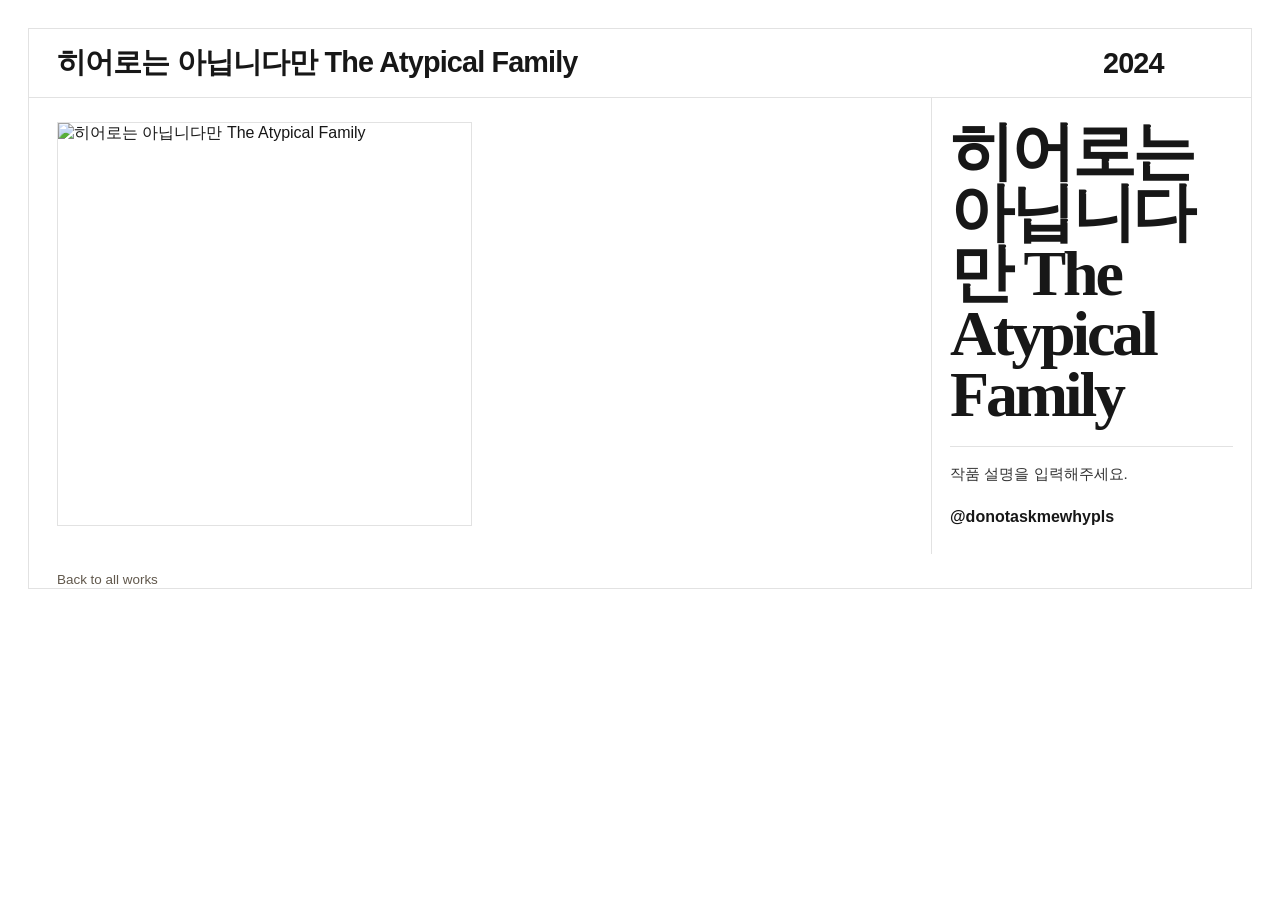
==== works/atypical-family.html @ 439b1377 "first commit" ====
<!DOCTYPE html>
<html lang="ko">
  <head>
    <meta charset="UTF-8" />
    <meta name="viewport" content="width=device-width, initial-scale=1.0" />
    <title>히어로는 아닙니다만 The Atypical Family</title>
    <link rel="stylesheet" href="../styles.css" />
  </head>
  <body class="work-page">
    <main class="work-shell">
      <div class="work-topbar">
        <div>히어로는 아닙니다만 The Atypical Family</div>
        <div>2024</div>
      </div>
      <div class="work-content">
        <section class="work-gallery" aria-label="히어로는 아닙니다만 The Atypical Family 이미지">
          <figure class="work-figure">
            <img src="../images/히어로는 아닙니다만 The Atypical Family (2024).jpg" alt="히어로는 아닙니다만 The Atypical Family" />
          </figure>
        </section>
        <aside class="work-info">
          <h1 class="work-info__title">히어로는 아닙니다만 The Atypical Family</h1>
          <p class="work-info__body">작품 설명을 입력해주세요.</p>
          <a class="work-info__link" href="https://www.instagram.com/donotaskmewhypls?utm_source=ig_web_button_share_sheet&igsh=ZDNlZDc0MzIxNw==" target="_blank" rel="noreferrer">@donotaskmewhypls</a>
        </aside>
      </div>
      <a class="back-link" href="../index.html">Back to all works</a>
    </main>
  </body>
</html>
---- styles.css ----
:root {
  --bg: #ffffff;
  --panel: #ffffff;
  --text: #171717;
  --muted: #61584c;
  --line: rgba(23, 23, 23, 0.12);
  --button: #171717;
  --button-text: #f6f2ea;
}

* {
  box-sizing: border-box;
}

html,
body {
  margin: 0;
  min-height: 100%;
}

body {
  background: var(--bg);
  color: var(--text);
  font-family: "Avenir Next", "Suisse Intl", "Helvetica Neue", sans-serif;
  overflow-x: hidden;
}

.layout {
  display: grid;
  grid-template-columns: minmax(280px, 30vw) minmax(0, 1fr);
  min-height: 100vh;
  transition: transform 340ms cubic-bezier(0.22, 1, 0.36, 1);
}

.sidebar {
  position: sticky;
  top: 0;
  align-self: start;
  height: 100vh;
  padding: 36px 28px;
  border-right: 1px solid var(--line);
  background:
    linear-gradient(180deg, rgba(255, 255, 255, 0.52), rgba(255, 255, 255, 0)),
    var(--panel);
  transform-origin: left center;
  transition:
    transform 340ms cubic-bezier(0.22, 1, 0.36, 1),
    opacity 240ms ease,
    filter 340ms ease;
}

.sidebar__inner {
  display: flex;
  flex-direction: column;
  align-items: flex-start;
  gap: 18px;
  max-width: 320px;
}

.sidebar__eyebrow {
  margin: 0;
  font-size: 0.76rem;
  letter-spacing: 0.2em;
  text-transform: uppercase;
  color: var(--muted);
}

.sidebar__title {
  margin: 0;
  font-family: "Iowan Old Style", "Baskerville", "Times New Roman", serif;
  font-size: clamp(1.6rem, 2.5vw, 2.6rem);
  line-height: 1;
  letter-spacing: -0.04em;
}

.sidebar__description {
  margin: 0;
  max-width: 34ch;
  font-size: 0.6rem;
  line-height: 1.7;
  color: var(--muted);
}

.sidebar__button {
  display: inline-flex;
  align-items: center;
  justify-content: center;
  min-height: 48px;
  padding: 0 18px;
  border-radius: 999px;
  background: var(--button);
  color: var(--button-text);
  font-size: 0.92rem;
  font-weight: 500;
  text-decoration: none;
  transition:
    transform 180ms ease,
    opacity 180ms ease;
}

.sidebar__button:hover {
  transform: translateY(-1px);
  opacity: 0.92;
}

.gallery {
  display: grid;
  grid-template-columns: repeat(2, minmax(0, 1fr));
  gap: 28px;
  padding: 28px;
  overflow: auto;
  transition:
    transform 340ms cubic-bezier(0.22, 1, 0.36, 1),
    opacity 240ms ease;
}

.card {
  display: flex;
  flex-direction: column;
  gap: 14px;
}

.card__link {
  display: block;
  color: inherit;
  text-decoration: none;
}

.card__link:hover .thumbnail {
  transform: translateY(-2px);
  box-shadow:
    0 24px 48px rgba(64, 41, 18, 0.11),
    inset 0 1px 0 rgba(255, 255, 255, 0.65);
}

body.is-transitioning {
  pointer-events: none;
}

body.is-transitioning .sidebar {
  transform: translateX(-120%) scale(0.98);
  opacity: 0;
  filter: blur(8px);
}

body.is-transitioning .gallery {
  transform: translateX(-7vw);
  opacity: 0.18;
}

.thumbnail {
  position: relative;
  overflow: hidden;
  aspect-ratio: 3 / 4;
  border-radius: 28px;
  border: 1px solid rgba(23, 23, 23, 0.08);
  background-color: #fcfbf7;
  transition:
    transform 180ms ease,
    box-shadow 180ms ease;
  box-shadow:
    0 18px 40px rgba(64, 41, 18, 0.08),
    inset 0 1px 0 rgba(255, 255, 255, 0.65);
}

.thumbnail img {
  display: block;
  width: 100%;
  height: 100%;
  object-fit: cover;
}

.card__meta {
  display: flex;
  align-items: baseline;
  justify-content: space-between;
  gap: 12px;
  padding: 0 4px;
}

.card__title,
.card__year {
  margin: 0;
  font-size: 0.78rem;
  letter-spacing: 0.08em;
  text-transform: uppercase;
}

.card__title {
  max-width: 26ch;
}

.card__year {
  color: var(--muted);
  white-space: nowrap;
}

.work-page {
  min-height: 100vh;
  padding: 28px;
}

.work-shell {
  border: 1px solid var(--line);
}

.work-topbar,
.work-subbar {
  display: grid;
  grid-template-columns: minmax(0, 2fr) 120px;
  gap: 20px;
  align-items: center;
  padding: 14px 28px;
  border-bottom: 1px solid var(--line);
}

.work-topbar {
  font-size: 1.8rem;
  font-weight: 700;
  letter-spacing: -0.03em;
}

.work-subbar {
  color: #979797;
  font-size: 0.95rem;
}

.work-content {
  display: grid;
  grid-template-columns: minmax(0, 1fr) 320px;
  gap: 0;
}

.work-gallery {
  display: grid;
  grid-template-columns: repeat(2, minmax(0, 1fr));
  gap: 16px;
  padding: 24px 28px 28px;
}

.work-figure {
  margin: 0;
  border: 1px solid var(--line);
  background: #fff;
}

.work-figure img {
  display: block;
  width: 100%;
  height: 100%;
  object-fit: cover;
}

.work-info {
  display: flex;
  flex-direction: column;
  gap: 20px;
  padding: 24px 18px 28px;
  border-left: 1px solid var(--line);
}

.work-info__title {
  margin: 0;
  font-family: "Iowan Old Style", "Baskerville", "Times New Roman", serif;
  font-size: clamp(2rem, 5vw, 4.4rem);
  line-height: 0.95;
  letter-spacing: -0.05em;
}

.work-info__body {
  margin: 0;
  padding-top: 14px;
  border-top: 1px solid var(--line);
  font-size: 0.96rem;
  line-height: 1.75;
  color: #333;
}

.work-info__link {
  color: inherit;
  font-weight: 600;
  text-decoration: none;
}

.work-info__link:hover {
  text-decoration: underline;
}

.back-link {
  display: inline-flex;
  align-items: center;
  gap: 8px;
  margin: 18px 28px 0;
  color: var(--muted);
  font-size: 0.84rem;
  text-decoration: none;
}

.back-link:hover {
  text-decoration: underline;
}

@media (max-width: 980px) {
  .layout {
    grid-template-columns: 1fr;
  }

  .sidebar {
    position: relative;
    height: auto;
    border-right: 0;
    border-bottom: 1px solid var(--line);
  }

  .gallery {
    grid-template-columns: 1fr;
  }

  .work-content {
    grid-template-columns: 1fr;
  }

  .work-info {
    border-left: 0;
    border-top: 1px solid var(--line);
  }

  body.is-transitioning .sidebar,
  body.is-transitioning .gallery {
    transform: none;
    opacity: 1;
    filter: none;
  }
}

@media (max-width: 640px) {
  .sidebar,
  .gallery {
    padding: 20px;
  }

  .thumbnail {
    border-radius: 22px;
  }

  .card__meta {
    flex-direction: column;
    align-items: flex-start;
    gap: 6px;
  }

  .work-page {
    padding: 16px;
  }

  .work-topbar,
  .work-subbar {
    grid-template-columns: 1fr;
    gap: 8px;
    padding: 14px 16px;
  }

  .work-gallery {
    grid-template-columns: 1fr;
    padding: 16px;
  }

  .work-info {
    padding: 16px;
  }

  .back-link {
    margin: 14px 16px 0;
  }
}

@media (prefers-reduced-motion: reduce) {
  .layout,
  .sidebar,
  .gallery,
  .thumbnail {
    transition: none;
  }
}
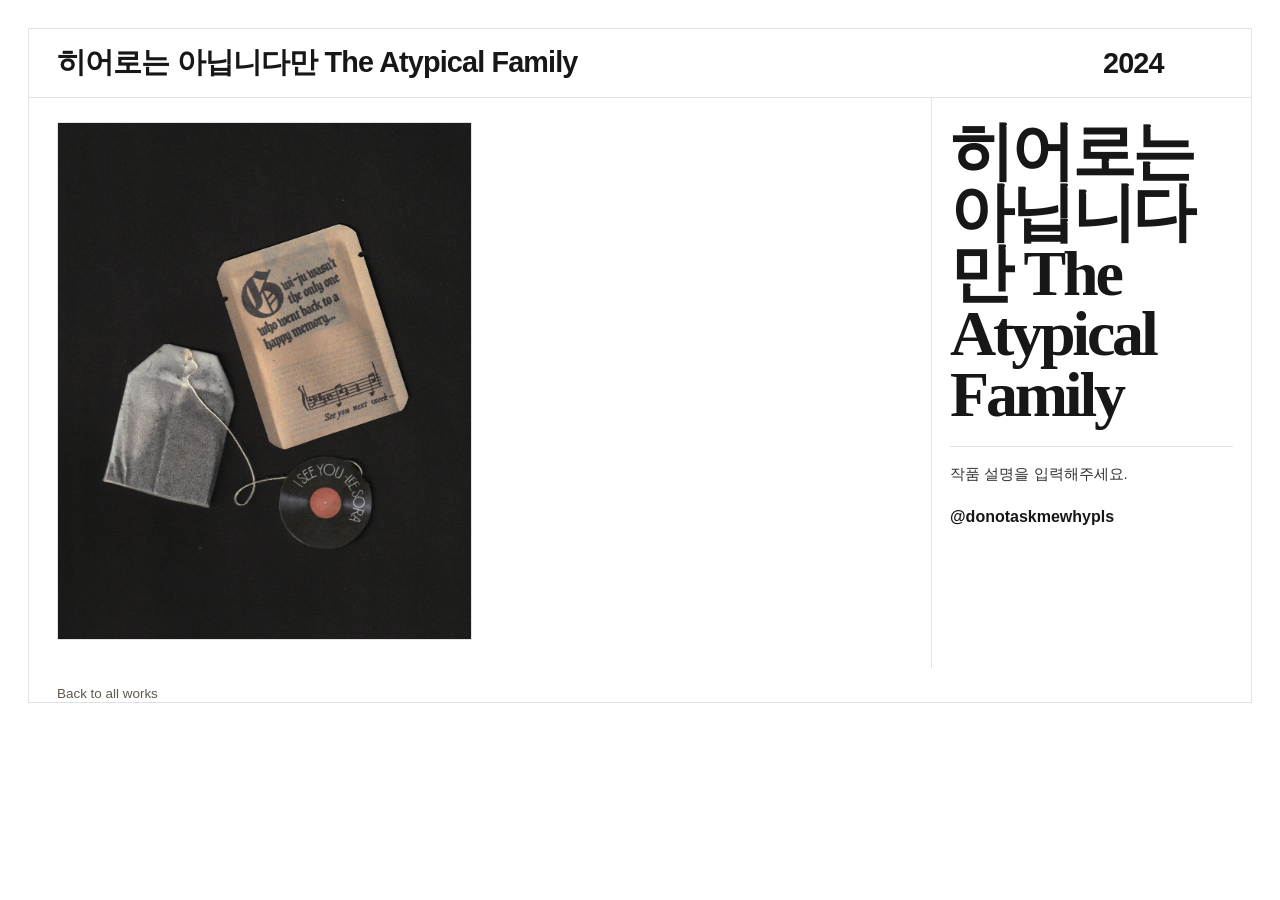
==== commit 6aff3cd9: "mobile commit 2" ====
--- a/works/atypical-family.html
+++ b/works/atypical-family.html
@@ -15,7 +15,7 @@
       <div class="work-content">
         <section class="work-gallery" aria-label="히어로는 아닙니다만 The Atypical Family 이미지">
           <figure class="work-figure">
-            <img src="../images/히어로는 아닙니다만 The Atypical Family (2024).jpg" alt="히어로는 아닙니다만 The Atypical Family" />
+            <img src="../assets/images/atypical-family-cover.jpg" alt="히어로는 아닙니다만 The Atypical Family" />
           </figure>
         </section>
         <aside class="work-info">
--- a/styles.css
+++ b/styles.css
@@ -339,6 +339,14 @@
     padding: 20px;
   }
 
+  .sidebar__title {
+    font-size: clamp(1rem, 2.5vw, 2.6rem);
+  }
+
+  .sidebar__description {
+    max-width: 100ch;
+  }
+
   .thumbnail {
     border-radius: 22px;
   }
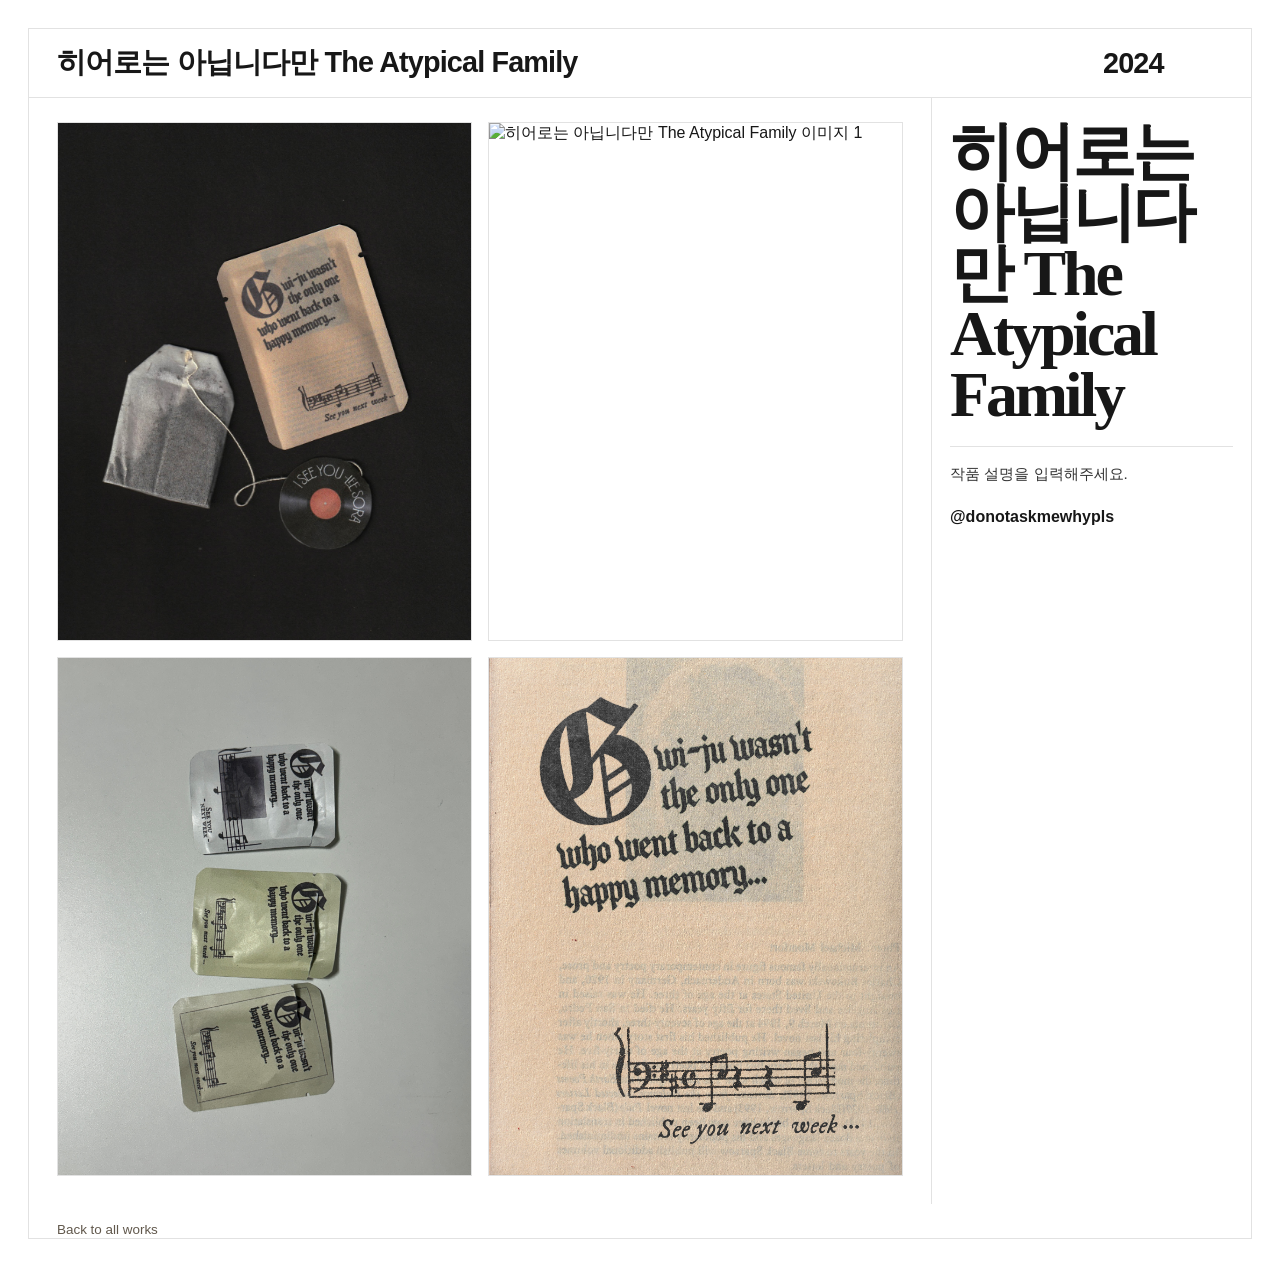
==== commit 6c58b1e8: "0415_3 commit" ====
--- a/works/atypical-family.html
+++ b/works/atypical-family.html
@@ -5,19 +5,16 @@
     <meta name="viewport" content="width=device-width, initial-scale=1.0" />
     <title>히어로는 아닙니다만 The Atypical Family</title>
     <link rel="stylesheet" href="../styles.css" />
+    <script src="../cursor.js" defer></script>
   </head>
-  <body class="work-page">
+  <body class="work-page" data-work-id="atypical-family">
     <main class="work-shell">
       <div class="work-topbar">
-        <div>히어로는 아닙니다만 The Atypical Family</div>
-        <div>2024</div>
+        <div data-work-title>히어로는 아닙니다만 The Atypical Family</div>
+        <div data-work-year>2024</div>
       </div>
       <div class="work-content">
-        <section class="work-gallery" aria-label="히어로는 아닙니다만 The Atypical Family 이미지">
-          <figure class="work-figure">
-            <img src="../assets/images/atypical-family-cover.jpg" alt="히어로는 아닙니다만 The Atypical Family" />
-          </figure>
-        </section>
+        <section class="work-gallery" aria-label="히어로는 아닙니다만 The Atypical Family 이미지"></section>
         <aside class="work-info">
           <h1 class="work-info__title">히어로는 아닙니다만 The Atypical Family</h1>
           <p class="work-info__body">작품 설명을 입력해주세요.</p>
@@ -26,5 +23,7 @@
       </div>
       <a class="back-link" href="../index.html">Back to all works</a>
     </main>
+    <script src="../works-data.js"></script>
+    <script src="../work-detail.js"></script>
   </body>
 </html>
--- a/styles.css
+++ b/styles.css
@@ -1,3 +1,31 @@
+@font-face {
+  font-family: "Lexend Giga Custom";
+  src: url("./assets/fonts/LexendGiga-VariableFont_wght.ttf") format("truetype");
+  font-weight: 100 900;
+  font-style: normal;
+}
+
+@font-face {
+  font-family: "Monoplex KR Wide Light";
+  src: url("./assets/fonts/MonoplexKRWide-Light.ttf") format("truetype");
+  font-weight: 300;
+  font-style: normal;
+}
+
+@font-face {
+  font-family: "Monoplex KR Wide Bold";
+  src: url("./assets/fonts/MonoplexKRWide-Bold.ttf") format("truetype");
+  font-weight: 700;
+  font-style: normal;
+}
+
+@font-face {
+  font-family: "Monoplex KR Wide Text";
+  src: url("./assets/fonts/MonoplexKRWide-Text.ttf") format("truetype");
+  font-weight: 500;
+  font-style: normal;
+}
+
 :root {
   --bg: #ffffff;
   --panel: #ffffff;
@@ -12,6 +40,11 @@
   box-sizing: border-box;
 }
 
+::selection {
+  background: #9bfad3;
+  color: #171717;
+}
+
 html,
 body {
   margin: 0;
@@ -25,10 +58,37 @@
   overflow-x: hidden;
 }
 
+.tea-cursor {
+  position: fixed;
+  left: 0;
+  top: 0;
+  z-index: 9999;
+  pointer-events: none;
+  user-select: none;
+  font-size: 1.5rem;
+  line-height: 1;
+  opacity: 0;
+  transform: translate3d(-50%, -50%, 0) scale(0.92);
+  transition:
+    opacity 180ms ease,
+    transform 180ms ease;
+  will-change: transform, opacity;
+}
+
+.tea-cursor.is-visible {
+  opacity: 1;
+}
+
+.tea-cursor.is-active {
+  transform: translate3d(-50%, -50%, 0) scale(0.82);
+}
+
 .layout {
   display: grid;
-  grid-template-columns: minmax(280px, 30vw) minmax(0, 1fr);
+  grid-template-columns: 420px minmax(0, 1fr);
   min-height: 100vh;
+  max-width: 1820px;
+  margin: 0 auto;
   transition: transform 340ms cubic-bezier(0.22, 1, 0.36, 1);
 }
 
@@ -37,11 +97,12 @@
   top: 0;
   align-self: start;
   height: 100vh;
-  padding: 36px 28px;
+  display: flex;
+  flex-direction: column;
+  gap: 14px;
+  padding: 30px;
   border-right: 1px solid var(--line);
-  background:
-    linear-gradient(180deg, rgba(255, 255, 255, 0.52), rgba(255, 255, 255, 0)),
-    var(--panel);
+  background: var(--panel);
   transform-origin: left center;
   transition:
     transform 340ms cubic-bezier(0.22, 1, 0.36, 1),
@@ -53,45 +114,58 @@
   display: flex;
   flex-direction: column;
   align-items: flex-start;
-  gap: 18px;
-  max-width: 320px;
+  gap: 20px;
+  max-width: 100%;
+  padding-right: 30px;
 }
 
 .sidebar__eyebrow {
   margin: 0;
-  font-size: 0.76rem;
-  letter-spacing: 0.2em;
+  font-size: 0.74rem;
+  letter-spacing: 0.28em;
   text-transform: uppercase;
   color: var(--muted);
 }
 
 .sidebar__title {
   margin: 0;
-  font-family: "Iowan Old Style", "Baskerville", "Times New Roman", serif;
-  font-size: clamp(1.6rem, 2.5vw, 2.6rem);
+  font-family: "Lexend Giga Custom", "Helvetica Neue", sans-serif;
+  font-size: 1.3rem;
+  font-weight: 700;
   line-height: 1;
   letter-spacing: -0.04em;
+  white-space: nowrap;
 }
 
 .sidebar__description {
   margin: 0;
-  max-width: 34ch;
-  font-size: 0.6rem;
-  line-height: 1.7;
+  max-width: 80ch;
+  font-family: "Monoplex KR Wide Light", "Avenir Next", sans-serif;
+  font-size: 0.56rem;
+  letter-spacing: -0.08em;
+  line-height: 1.5;
   color: var(--muted);
+}
+
+.sidebar__description strong {
+  font-family: "Monoplex KR Wide Text", "Avenir Next", sans-serif;
+  font-size: 1.04em;
+  font-weight: 700;
 }
 
 .sidebar__button {
   display: inline-flex;
   align-items: center;
   justify-content: center;
-  min-height: 48px;
-  padding: 0 18px;
+  min-height: 20px;
+  padding: 0 7px;
+  border: 1px solid rgba(23, 23, 23, 0.28);
   border-radius: 999px;
-  background: var(--button);
-  color: var(--button-text);
-  font-size: 0.92rem;
-  font-weight: 500;
+  background: transparent;
+  color: var(--muted);
+  font-family: "Monoplex KR Wide Light", "Avenir Next", sans-serif;
+  font-size: 0.54rem;
+  font-weight: 300;
   text-decoration: none;
   transition:
     transform 180ms ease,
@@ -103,15 +177,195 @@
   opacity: 0.92;
 }
 
+.sidebar__index {
+  display: flex;
+  flex-direction: column;
+  gap: 0;
+}
+
+.sidebar__index-rule {
+  border-top: 1px solid rgba(23, 23, 23, 0.55);
+}
+
+.sidebar__index-rule + .sidebar__index-rule {
+  display: none;
+}
+
+.sidebar__index-rule:first-child {
+  border-top-width: 1.5px;
+}
+
+.sidebar__index-head,
+.sidebar__index-row {
+  display: grid;
+  grid-template-columns: 20px minmax(0, 3fr) 88px 30px;
+  column-gap: 20px;
+  align-items: center;
+}
+
+.sidebar__index-head {
+  padding: 8px 0 8px;
+  border-bottom: 1px solid rgba(23, 23, 23, 0.55);
+  color: var(--muted);
+  font-size: 0.64rem;
+  letter-spacing: 0.08em;
+  text-transform: uppercase;
+}
+
+.sidebar__index-head-title {
+  grid-column: 2 / 3;
+}
+
+.sidebar__index-list {
+  margin: 0;
+  padding: 0;
+  list-style: none;
+}
+
+.sidebar__index-scroll {
+  max-height: 168px;
+  overflow-y: auto;
+  scrollbar-width: none;
+  padding-top: 6px;
+}
+
+.sidebar__index-scroll::-webkit-scrollbar {
+  display: none;
+}
+
+.sidebar__index-row {
+  min-height: 20px;
+  color: var(--muted);
+  font-size: 0.6rem;
+  border-bottom: 0.5px solid rgba(23, 23, 23, 0.28);
+  transition:
+    background-color 140ms ease,
+    color 140ms ease;
+}
+
+.sidebar__index-number {
+  justify-self: center;
+  text-align: center;
+  color: rgba(23, 23, 23, 0.66);
+  font-size: 0.56rem;
+  line-height: 1;
+}
+
+.sidebar__index-title,
+.sidebar__index-type,
+.sidebar__index-year {
+  overflow: hidden;
+  text-overflow: ellipsis;
+  white-space: nowrap;
+  line-height: 1.25;
+  padding: 4px 0 5px;
+}
+
+.sidebar__index-type {
+  font-size: 0.5rem;
+}
+
+a.sidebar__index-title {
+  color: inherit;
+  text-decoration: none;
+  display: block;
+}
+
+.sidebar__index-title-text {
+  display: inline-block;
+  min-width: 100%;
+}
+
+a.sidebar__index-title.is-overflowing:hover {
+  text-decoration: none;
+}
+
+a.sidebar__index-title.is-overflowing:hover .sidebar__index-title-text,
+a.sidebar__index-title.is-overflowing:focus-visible .sidebar__index-title-text {
+  animation: sidebar-title-marquee 1.8s linear infinite;
+}
+
+a.sidebar__index-title:hover {
+  text-decoration: underline;
+}
+
+.sidebar__index-row:hover {
+  background: #171717;
+  color: #ffffff;
+}
+
+.sidebar__index-row--accent:hover {
+  background: #b32020;
+}
+
+.sidebar__index-row:hover .sidebar__index-title,
+.sidebar__index-row:hover .sidebar__index-type,
+.sidebar__index-row:hover .sidebar__index-year,
+.sidebar__index-row:hover .sidebar__index-number {
+  color: #ffffff;
+}
+
+.sidebar__index-row:hover .sidebar__index-title {
+  text-decoration: none;
+}
+
+@keyframes sidebar-title-marquee {
+  0% {
+    transform: translateX(0);
+  }
+
+  8% {
+    transform: translateX(0);
+  }
+
+  92% {
+    transform: translateX(var(--marquee-shift, -40%));
+  }
+
+  100% {
+    transform: translateX(var(--marquee-shift, -40%));
+  }
+}
+
+.sidebar__footer {
+  margin-top: auto;
+  padding: 0 2px;
+}
+
+.sidebar__footer-copy,
+.sidebar__footer-note {
+  margin: 0;
+  font-family: "Monoplex KR Wide Light", "Avenir Next", sans-serif;
+  font-size: 0.44rem;
+  line-height: 1.45;
+  color: rgba(23, 23, 23, 0.66);
+  text-transform: uppercase;
+}
+
+.sidebar__footer-note {
+  margin-top: 10px;
+}
+
+.mobile-footer {
+  display: none;
+}
+
 .gallery {
   display: grid;
-  grid-template-columns: repeat(2, minmax(0, 1fr));
+  grid-template-columns: repeat(2, minmax(320px, 520px));
+  justify-content: center;
+  align-content: start;
   gap: 28px;
   padding: 28px;
   overflow: auto;
+  scrollbar-width: none;
   transition:
     transform 340ms cubic-bezier(0.22, 1, 0.36, 1),
     opacity 240ms ease;
+}
+
+.gallery::-webkit-scrollbar {
+  display: none;
 }
 
 .card {
@@ -240,6 +494,8 @@
 
 .work-figure {
   margin: 0;
+  overflow: hidden;
+  aspect-ratio: 4 / 5;
   border: 1px solid var(--line);
   background: #fff;
 }
@@ -302,18 +558,17 @@
 
 @media (max-width: 980px) {
   .layout {
-    grid-template-columns: 1fr;
+    grid-template-columns: 360px minmax(0, 1fr);
+    max-width: none;
   }
 
   .sidebar {
-    position: relative;
-    height: auto;
-    border-right: 0;
-    border-bottom: 1px solid var(--line);
+    padding: 30px;
+    border-right: 1px solid var(--line);
   }
 
   .gallery {
-    grid-template-columns: 1fr;
+    grid-template-columns: repeat(2, minmax(240px, 1fr));
   }
 
   .work-content {
@@ -325,26 +580,32 @@
     border-top: 1px solid var(--line);
   }
 
-  body.is-transitioning .sidebar,
-  body.is-transitioning .gallery {
-    transform: none;
-    opacity: 1;
-    filter: none;
-  }
 }
 
 @media (max-width: 640px) {
-  .sidebar,
-  .gallery {
-    padding: 20px;
+  .layout {
+    grid-template-columns: 1fr;
+    max-width: none;
+  }
+
+  .sidebar {
+    position: relative;
+    top: auto;
+    align-self: stretch;
+    height: auto;
+    display: flex;
+    flex-direction: column;
+    border-right: 0;
+    border-bottom: 1px solid var(--line);
   }
 
   .sidebar__title {
-    font-size: clamp(1rem, 2.5vw, 2.6rem);
+    font-size: 1.3rem;
   }
 
   .sidebar__description {
-    max-width: 100ch;
+    max-width: 80ch;
+    font-size: 0.56rem;
   }
 
   .thumbnail {
@@ -355,6 +616,21 @@
     flex-direction: column;
     align-items: flex-start;
     gap: 6px;
+  }
+
+  .gallery {
+    grid-template-columns: 1fr;
+    padding: 18px;
+    justify-content: stretch;
+  }
+
+  .sidebar__footer {
+    display: none;
+  }
+
+  .mobile-footer {
+    display: block;
+    padding: 0 20px 24px;
   }
 
   .work-page {
@@ -380,13 +656,15 @@
   .back-link {
     margin: 14px 16px 0;
   }
+
 }
 
 @media (prefers-reduced-motion: reduce) {
   .layout,
   .sidebar,
   .gallery,
-  .thumbnail {
+  .thumbnail,
+  .tea-cursor {
     transition: none;
   }
 }
